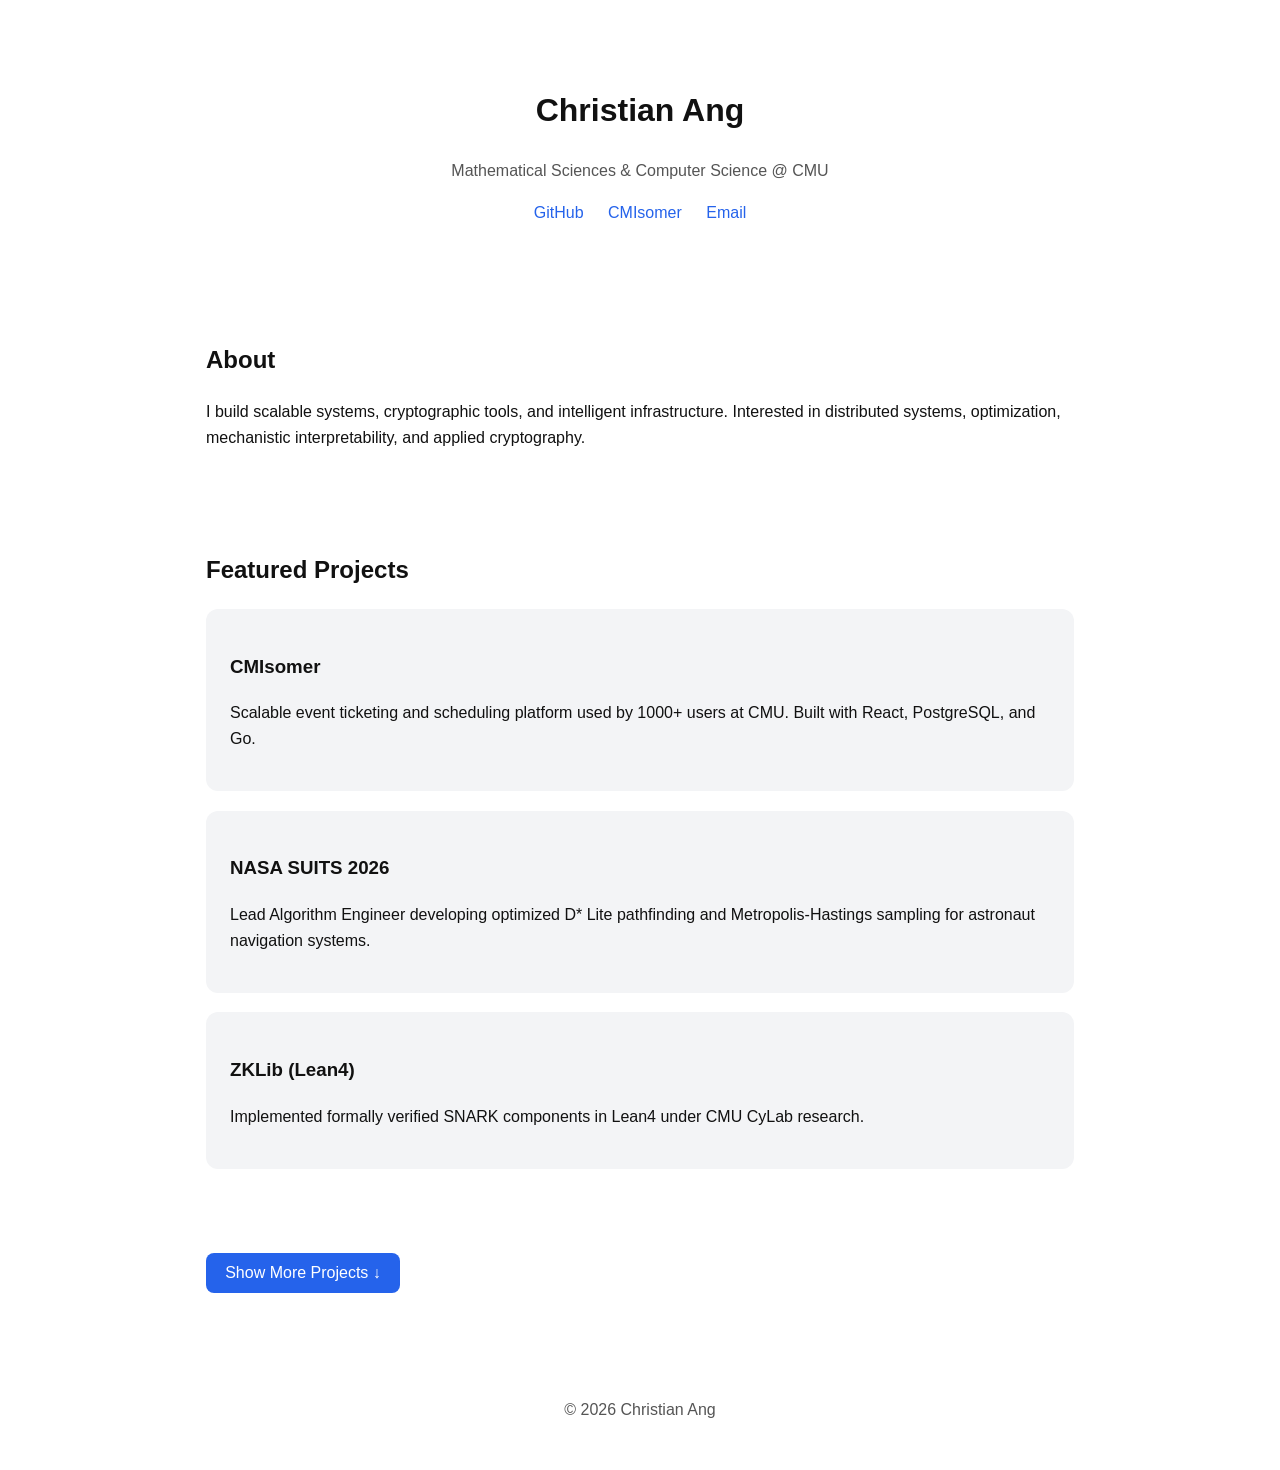
==== index.html @ 17e4f161 "website push" ====
<!DOCTYPE html>
<html lang="en">
<head>
  <meta charset="UTF-8" />
  <meta name="viewport" content="width=device-width, initial-scale=1.0" />
  <title>Christian Ang</title>
  <link rel="stylesheet" href="styles.css" />
</head>
<body>

  <header class="hero fade-in">
    <h1>Christian Ang</h1>
    <p class="subtitle">Mathematical Sciences & Computer Science @ CMU</p>
    <div class="links">
      <a href="https://github.com/porkboi" target="_blank">GitHub</a>
      <a href="https://cm-isomer.vercel.app/" target="_blank">CMIsomer</a>
      <a href="mailto:cang2@andrew.cmu.edu">Email</a>
    </div>
  </header>

  <section class="section fade-up">
    <h2>About</h2>
    <p>
      I build scalable systems, cryptographic tools, and intelligent infrastructure.
      Interested in distributed systems, optimization, mechanistic interpretability,
      and applied cryptography.
    </p>
  </section>

  <section class="section fade-up">
    <h2>Featured Projects</h2>

    <div class="project-card">
      <h3>CMIsomer</h3>
      <p>Scalable event ticketing and scheduling platform used by 1000+ users at CMU. Built with React, PostgreSQL, and Go.</p>
    </div>

    <div class="project-card">
      <h3>NASA SUITS 2026</h3>
      <p>Lead Algorithm Engineer developing optimized D* Lite pathfinding and Metropolis-Hastings sampling for astronaut navigation systems.</p>
    </div>

    <div class="project-card">
      <h3>ZKLib (Lean4)</h3>
      <p>Implemented formally verified SNARK components in Lean4 under CMU CyLab research.</p>
    </div>
  </section>

  <section class="section fade-up">
    <button id="toggleBtn" class="toggle-btn">Show More Projects ↓</button>

    <div id="moreProjects" class="hidden">
      <div class="project-card">
        <h3>eSIM UART Provisioning Tool</h3>
        <p>First UART provisioning tool for GSMA SGP.22/32 eSIM standards. Reverse engineered APDUs using Bus Pirate 5.</p>
      </div>

      <div class="project-card">
        <h3>Post-Quantum Crypto Optimizations</h3>
        <p>Implemented Kyber-256, Fujisaki-Okamoto transforms, and m-LLL algorithm using Givens rotations.</p>
      </div>

      <div class="project-card">
        <h3>Tahoe Embedding Model</h3>
        <p>Custom contrastive learning loss and MiniLMv2-derived embedding model beating government fine-tuned baselines.</p>
      </div>

      <div class="project-card">
        <h3>Mars Architecture Thesis</h3>
        <p>Mathematical modeling of efficient transport networks and modular housing layouts for Martian environments.</p>
      </div>
    </div>
  </section>

  <footer>
    <p>© 2026 Christian Ang</p>
  </footer>

  <script>
    const btn = document.getElementById("toggleBtn");
    const more = document.getElementById("moreProjects");

    btn.addEventListener("click", () => {
      more.classList.toggle("hidden");
      btn.textContent = more.classList.contains("hidden")
        ? "Show More Projects ↓"
        : "Show Less Projects ↑";
    });
  </script>

</body>
</html>
---- styles.css ----
:root {
  --bg: #ffffff;
  --text: #111111;
  --accent: #2563eb;
  --card: #f3f4f6;
  --muted: #555;
}

@media (prefers-color-scheme: dark) {
  :root {
    --bg: #0f172a;
    --text: #e2e8f0;
    --accent: #60a5fa;
    --card: #1e293b;
    --muted: #94a3b8;
  }
}

* {
  box-sizing: border-box;
}

body {
  margin: 0;
  font-family: -apple-system, BlinkMacSystemFont, sans-serif;
  background: var(--bg);
  color: var(--text);
  line-height: 1.6;
  transition: background 0.3s ease, color 0.3s ease;
}

.hero {
  text-align: center;
  padding: 4rem 1rem;
}

.subtitle {
  color: var(--muted);
}

.links a {
  margin: 0 10px;
  text-decoration: none;
  color: var(--accent);
  font-weight: 500;
}

.section {
  max-width: 900px;
  margin: auto;
  padding: 2rem 1rem;
}

.project-card {
  background: var(--card);
  padding: 1.5rem;
  border-radius: 12px;
  margin-bottom: 1.2rem;
  transition: transform 0.2s ease, box-shadow 0.2s ease;
}

.project-card:hover {
  transform: translateY(-4px);
  box-shadow: 0 8px 20px rgba(0,0,0,0.08);
}

.toggle-btn {
  padding: 0.7rem 1.2rem;
  border-radius: 8px;
  border: none;
  background: var(--accent);
  color: white;
  cursor: pointer;
  font-size: 1rem;
  margin-bottom: 1.5rem;
  transition: opacity 0.2s ease;
}

.toggle-btn:hover {
  opacity: 0.85;
}

.hidden {
  display: none;
}

/* Animations */
.fade-in {
  animation: fadeIn 1s ease forwards;
}

.fade-up {
  opacity: 0;
  transform: translateY(20px);
  animation: fadeUp 0.8s ease forwards;
}

.fade-up:nth-child(2) { animation-delay: 0.2s; }
.fade-up:nth-child(3) { animation-delay: 0.4s; }
.fade-up:nth-child(4) { animation-delay: 0.6s; }

@keyframes fadeIn {
  from { opacity: 0; }
  to { opacity: 1; }
}

@keyframes fadeUp {
  to {
    opacity: 1;
    transform: translateY(0);
  }
}

footer {
  text-align: center;
  padding: 2rem;
  color: var(--muted);
}
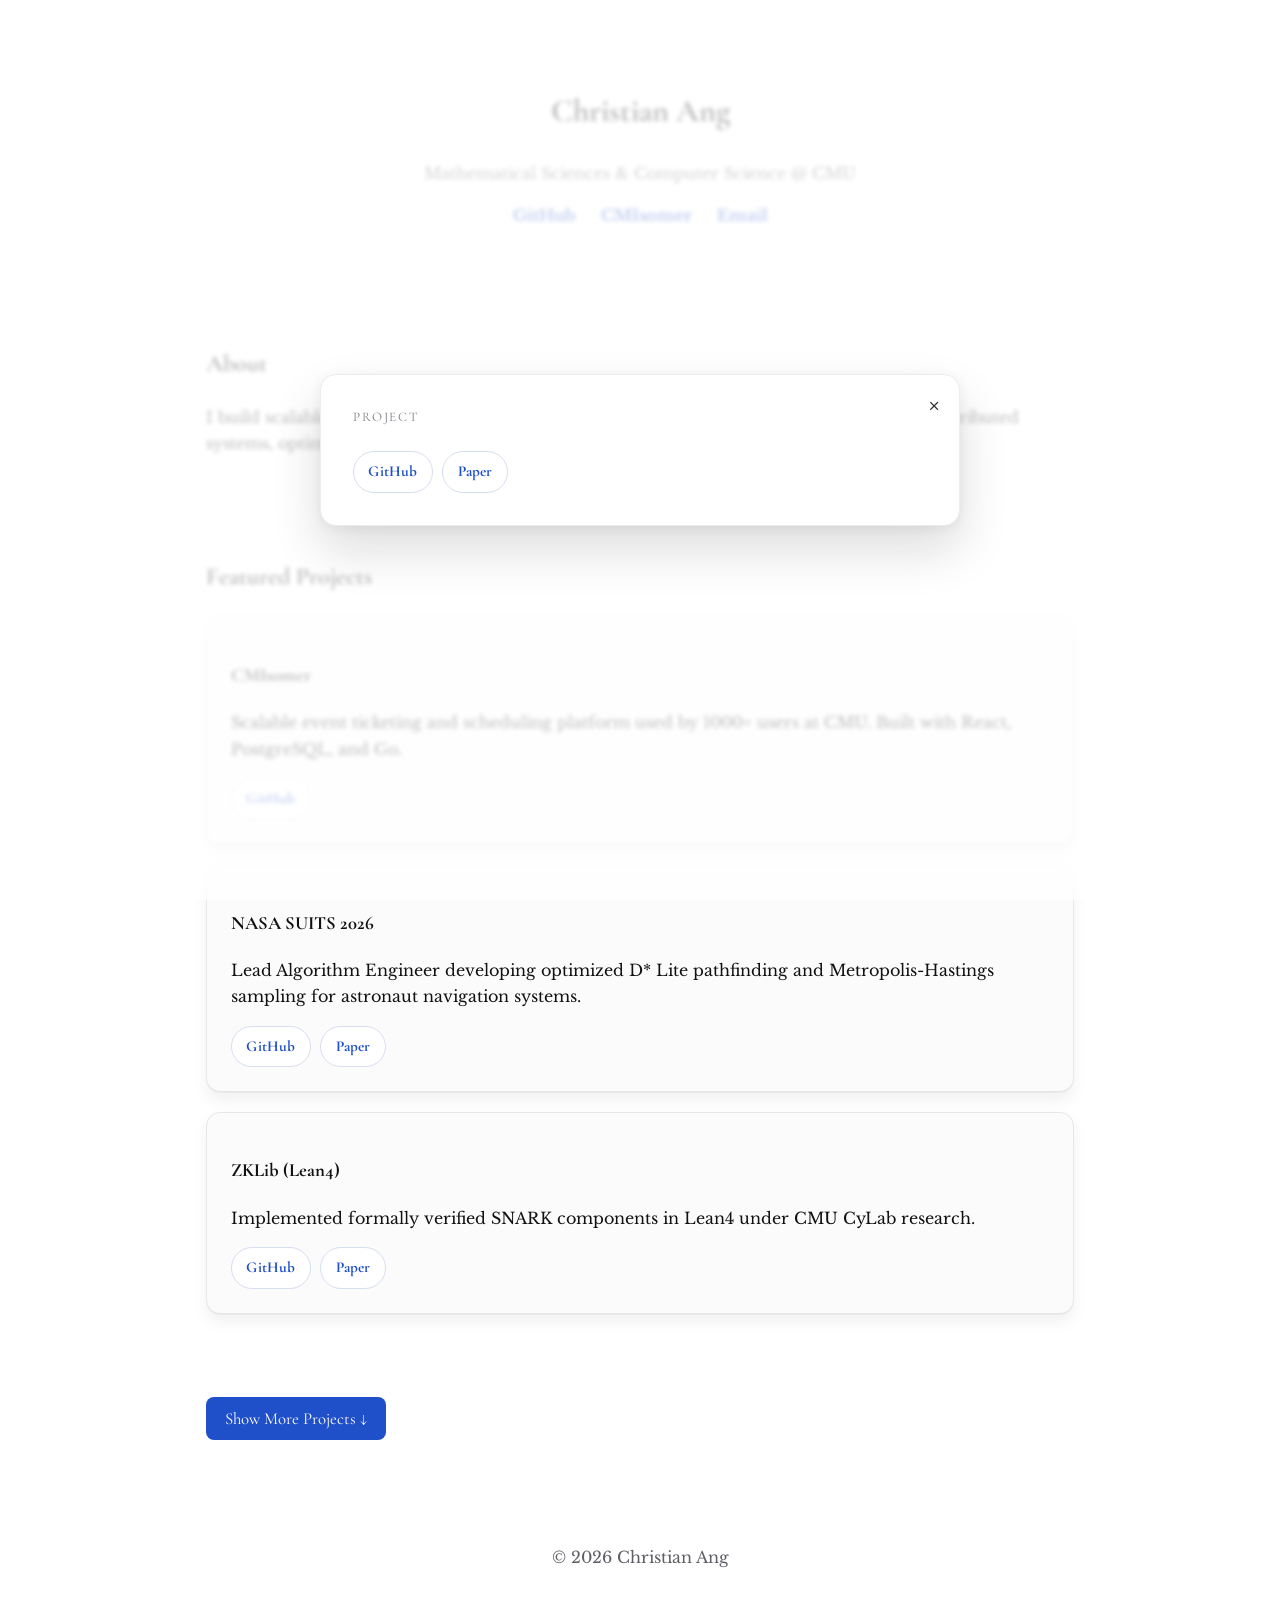
==== commit 8d6e80d2: "website push" ====
--- a/index.html
+++ b/index.html
@@ -12,8 +12,8 @@
     <h1>Christian Ang</h1>
     <p class="subtitle">Mathematical Sciences & Computer Science @ CMU</p>
     <div class="links">
-      <a href="https://github.com/porkboi" target="_blank">GitHub</a>
-      <a href="https://cm-isomer.vercel.app/" target="_blank">CMIsomer</a>
+      <a href="https://github.com/porkboi" target="_blank" rel="noreferrer">GitHub</a>
+      <a href="https://cm-isomer.vercel.app/" target="_blank" rel="noreferrer">CMIsomer</a>
       <a href="mailto:cang2@andrew.cmu.edu">Email</a>
     </div>
   </header>
@@ -30,47 +30,115 @@
   <section class="section fade-up">
     <h2>Featured Projects</h2>
 
-    <div class="project-card">
+    <article class="project-card" tabindex="0"
+      data-title="CMIsomer"
+      data-description="Scalable event ticketing and scheduling platform used by 1000+ users at CMU. Built with React, PostgreSQL, and Go."
+      data-github="https://github.com/porkboi/CMIsomer"
+      data-paper="#">
       <h3>CMIsomer</h3>
       <p>Scalable event ticketing and scheduling platform used by 1000+ users at CMU. Built with React, PostgreSQL, and Go.</p>
-    </div>
-
-    <div class="project-card">
+      <div class="project-actions">
+        <a href="https://github.com/porkboi/CMIsomer" target="_blank" rel="noreferrer" class="project-btn">GitHub</a>
+      </div>
+    </article>
+
+    <article class="project-card" tabindex="0"
+      data-title="NASA SUITS 2026"
+      data-description="Lead Algorithm Engineer developing optimized D* Lite pathfinding and Metropolis-Hastings sampling for astronaut navigation systems."
+      data-github="https://github.com/cmunasasuits"
+      data-paper="#">
       <h3>NASA SUITS 2026</h3>
       <p>Lead Algorithm Engineer developing optimized D* Lite pathfinding and Metropolis-Hastings sampling for astronaut navigation systems.</p>
-    </div>
-
-    <div class="project-card">
+      <div class="project-actions">
+        <a href="https://github.com/cmunasasuits" target="_blank" rel="noreferrer" class="project-btn">GitHub</a>
+        <a href="#" class="project-btn">Paper</a>
+      </div>
+    </article>
+
+    <article class="project-card" tabindex="0"
+      data-title="ZKLib (Lean4)"
+      data-description="Implemented formally verified SNARK components in Lean4 under CMU CyLab research."
+      data-github="https://github.com/porkboi"
+      data-paper="#">
       <h3>ZKLib (Lean4)</h3>
       <p>Implemented formally verified SNARK components in Lean4 under CMU CyLab research.</p>
+      <div class="project-actions">
+        <a href="https://github.com/porkboi" target="_blank" rel="noreferrer" class="project-btn">GitHub</a>
+        <a href="#" class="project-btn">Paper</a>
+      </div>
+    </article>
+  </section>
+
+  <section class="section fade-up">
+    <button id="toggleBtn" class="toggle-btn">Show More Projects ↓</button>
+
+    <div id="moreProjects" class="hidden">
+      <article class="project-card" tabindex="0"
+        data-title="eSIM UART Provisioning Tool"
+        data-description="First UART provisioning tool for GSMA SGP.22/32 eSIM standards. Reverse engineered APDUs using Bus Pirate 5."
+        data-github="https://github.com/porkboi"
+        data-paper="#">
+        <h3>eSIM UART Provisioning Tool</h3>
+        <p>First UART provisioning tool for GSMA SGP.22/32 eSIM standards. Reverse engineered APDUs using Bus Pirate 5.</p>
+        <div class="project-actions">
+          <a href="https://github.com/porkboi" target="_blank" rel="noreferrer" class="project-btn">GitHub</a>
+          <a href="#" class="project-btn">Paper</a>
+        </div>
+      </article>
+
+      <article class="project-card" tabindex="0"
+        data-title="Post-Quantum Crypto Optimizations"
+        data-description="Implemented Kyber-256, Fujisaki-Okamoto transforms, and m-LLL algorithm using Givens rotations."
+        data-github="https://github.com/porkboi"
+        data-paper="#">
+        <h3>Post-Quantum Crypto Optimizations</h3>
+        <p>Implemented Kyber-256, Fujisaki-Okamoto transforms, and m-LLL algorithm using Givens rotations.</p>
+        <div class="project-actions">
+          <a href="https://github.com/porkboi" target="_blank" rel="noreferrer" class="project-btn">GitHub</a>
+          <a href="#" class="project-btn">Paper</a>
+        </div>
+      </article>
+
+      <article class="project-card" tabindex="0"
+        data-title="Tahoe Embedding Model"
+        data-description="Custom contrastive learning loss and MiniLMv2-derived embedding model beating government fine-tuned baselines."
+        data-github="https://github.com/porkboi"
+        data-paper="#">
+        <h3>Tahoe Embedding Model</h3>
+        <p>Custom contrastive learning loss and MiniLMv2-derived embedding model beating government fine-tuned baselines.</p>
+        <div class="project-actions">
+          <a href="https://github.com/porkboi" target="_blank" rel="noreferrer" class="project-btn">GitHub</a>
+          <a href="#" class="project-btn">Paper</a>
+        </div>
+      </article>
+
+      <article class="project-card" tabindex="0"
+        data-title="Mars Architecture Thesis"
+        data-description="Mathematical modeling of efficient transport networks and modular housing layouts for Martian environments."
+        data-github="https://github.com/porkboi"
+        data-paper="#">
+        <h3>Mars Architecture Thesis</h3>
+        <p>Mathematical modeling of efficient transport networks and modular housing layouts for Martian environments.</p>
+        <div class="project-actions">
+          <a href="https://github.com/porkboi" target="_blank" rel="noreferrer" class="project-btn">GitHub</a>
+          <a href="#" class="project-btn">Paper</a>
+        </div>
+      </article>
     </div>
   </section>
 
-  <section class="section fade-up">
-    <button id="toggleBtn" class="toggle-btn">Show More Projects ↓</button>
-
-    <div id="moreProjects" class="hidden">
-      <div class="project-card">
-        <h3>eSIM UART Provisioning Tool</h3>
-        <p>First UART provisioning tool for GSMA SGP.22/32 eSIM standards. Reverse engineered APDUs using Bus Pirate 5.</p>
-      </div>
-
-      <div class="project-card">
-        <h3>Post-Quantum Crypto Optimizations</h3>
-        <p>Implemented Kyber-256, Fujisaki-Okamoto transforms, and m-LLL algorithm using Givens rotations.</p>
-      </div>
-
-      <div class="project-card">
-        <h3>Tahoe Embedding Model</h3>
-        <p>Custom contrastive learning loss and MiniLMv2-derived embedding model beating government fine-tuned baselines.</p>
-      </div>
-
-      <div class="project-card">
-        <h3>Mars Architecture Thesis</h3>
-        <p>Mathematical modeling of efficient transport networks and modular housing layouts for Martian environments.</p>
+  <div id="projectLightbox" class="lightbox hidden" aria-hidden="true" role="dialog" aria-modal="true">
+    <div class="lightbox-card">
+      <button id="closeLightbox" class="lightbox-close" aria-label="Close project details">×</button>
+      <p class="lightbox-label">Project</p>
+      <h3 id="lightboxTitle"></h3>
+      <p id="lightboxDescription"></p>
+      <div class="project-actions lightbox-actions">
+        <a id="lightboxGithub" href="#" target="_blank" rel="noreferrer" class="project-btn">GitHub</a>
+        <a id="lightboxPaper" href="#" target="_blank" rel="noreferrer" class="project-btn">Paper</a>
       </div>
     </div>
-  </section>
+  </div>
 
   <footer>
     <p>© 2026 Christian Ang</p>
@@ -79,6 +147,13 @@
   <script>
     const btn = document.getElementById("toggleBtn");
     const more = document.getElementById("moreProjects");
+    const cards = document.querySelectorAll(".project-card");
+    const lightbox = document.getElementById("projectLightbox");
+    const closeLightboxBtn = document.getElementById("closeLightbox");
+    const lightboxTitle = document.getElementById("lightboxTitle");
+    const lightboxDescription = document.getElementById("lightboxDescription");
+    const lightboxGithub = document.getElementById("lightboxGithub");
+    const lightboxPaper = document.getElementById("lightboxPaper");
 
     btn.addEventListener("click", () => {
       more.classList.toggle("hidden");
@@ -86,7 +161,56 @@
         ? "Show More Projects ↓"
         : "Show Less Projects ↑";
     });
+
+    function openLightbox(card) {
+      lightboxTitle.textContent = card.dataset.title;
+      lightboxDescription.textContent = card.dataset.description;
+      lightboxGithub.href = card.dataset.github || "#";
+      lightboxPaper.href = card.dataset.paper || "#";
+      lightbox.classList.remove("hidden");
+      document.body.classList.add("no-scroll");
+      lightbox.setAttribute("aria-hidden", "false");
+    }
+
+    function closeLightbox() {
+      lightbox.classList.add("hidden");
+      document.body.classList.remove("no-scroll");
+      lightbox.setAttribute("aria-hidden", "true");
+    }
+
+    cards.forEach((card) => {
+      card.addEventListener("click", () => openLightbox(card));
+      card.addEventListener("keydown", (event) => {
+        if (event.key === "Enter" || event.key === " ") {
+          event.preventDefault();
+          openLightbox(card);
+        }
+      });
+    });
+
+    document.querySelectorAll(".project-actions a").forEach((link) => {
+      link.addEventListener("click", (event) => {
+        event.stopPropagation();
+        if (link.getAttribute("href") === "#") {
+          event.preventDefault();
+        }
+      });
+    });
+
+    closeLightboxBtn.addEventListener("click", closeLightbox);
+
+    lightbox.addEventListener("click", (event) => {
+      if (event.target === lightbox) {
+        closeLightbox();
+      }
+    });
+
+    document.addEventListener("keydown", (event) => {
+      if (event.key === "Escape" && !lightbox.classList.contains("hidden")) {
+        closeLightbox();
+      }
+    });
   </script>
 
 </body>
-</html>+</html>
--- a/styles.css
+++ b/styles.css
@@ -1,19 +1,14 @@
+@import url("https://fonts.googleapis.com/css2?family=Cormorant+Garamond:wght@500;600;700&family=Libre+Baskerville:wght@400;700&display=swap");
+
 :root {
   --bg: #ffffff;
   --text: #111111;
-  --accent: #2563eb;
-  --card: #f3f4f6;
-  --muted: #555;
-}
-
-@media (prefers-color-scheme: dark) {
-  :root {
-    --bg: #0f172a;
-    --text: #e2e8f0;
-    --accent: #60a5fa;
-    --card: #1e293b;
-    --muted: #94a3b8;
-  }
+  --accent: #1f4fc9;
+  --card: #fbfbfc;
+  --muted: #5f5f66;
+  --line: #e5e7eb;
+  --shadow-soft: 0 18px 38px rgba(17, 17, 17, 0.08);
+  --shadow-crisp: 0 1px 0 rgba(17, 17, 17, 0.04), 0 8px 16px rgba(17, 17, 17, 0.06);
 }
 
 * {
@@ -22,11 +17,24 @@
 
 body {
   margin: 0;
-  font-family: -apple-system, BlinkMacSystemFont, sans-serif;
+  font-family: "Libre Baskerville", Georgia, serif;
   background: var(--bg);
   color: var(--text);
-  line-height: 1.6;
-  transition: background 0.3s ease, color 0.3s ease;
+  line-height: 1.65;
+}
+
+body.no-scroll {
+  overflow: hidden;
+}
+
+h1,
+h2,
+h3,
+.toggle-btn,
+.project-btn,
+.lightbox-label,
+.lightbox-close {
+  font-family: "Cormorant Garamond", "Times New Roman", serif;
 }
 
 .hero {
@@ -42,7 +50,7 @@
   margin: 0 10px;
   text-decoration: none;
   color: var(--accent);
-  font-weight: 500;
+  font-weight: 700;
 }
 
 .section {
@@ -54,14 +62,42 @@
 .project-card {
   background: var(--card);
   padding: 1.5rem;
-  border-radius: 12px;
+  border-radius: 14px;
   margin-bottom: 1.2rem;
+  border: 1px solid var(--line);
+  cursor: pointer;
   transition: transform 0.2s ease, box-shadow 0.2s ease;
-}
-
-.project-card:hover {
+  box-shadow: var(--shadow-crisp);
+}
+
+.project-card:hover,
+.project-card:focus-visible {
   transform: translateY(-4px);
-  box-shadow: 0 8px 20px rgba(0,0,0,0.08);
+  box-shadow: var(--shadow-soft);
+  outline: none;
+}
+
+.project-actions {
+  display: flex;
+  gap: 0.6rem;
+  margin-top: 1rem;
+}
+
+.project-btn {
+  display: inline-block;
+  padding: 0.45rem 0.9rem;
+  border: 1px solid #d7deef;
+  border-radius: 999px;
+  text-decoration: none;
+  color: var(--accent);
+  background: #ffffff;
+  font-size: 0.95rem;
+  letter-spacing: 0.01em;
+  font-weight: 700;
+}
+
+.project-btn:hover {
+  box-shadow: 0 5px 14px rgba(31, 79, 201, 0.16);
 }
 
 .toggle-btn {
@@ -71,17 +107,73 @@
   background: var(--accent);
   color: white;
   cursor: pointer;
-  font-size: 1rem;
+  font-size: 1.05rem;
   margin-bottom: 1.5rem;
   transition: opacity 0.2s ease;
 }
 
 .toggle-btn:hover {
-  opacity: 0.85;
+  opacity: 0.9;
 }
 
 .hidden {
   display: none;
+}
+
+.lightbox {
+  position: fixed;
+  inset: 0;
+  background: rgba(255, 255, 255, 0.72);
+  backdrop-filter: blur(2px);
+  display: grid;
+  place-items: center;
+  padding: 1rem;
+  z-index: 30;
+}
+
+.lightbox-card {
+  width: min(640px, 100%);
+  background: #ffffff;
+  border-radius: 16px;
+  padding: 2rem;
+  border: 1px solid #ececec;
+  box-shadow: 0 24px 50px rgba(17, 17, 17, 0.14), 0 3px 12px rgba(17, 17, 17, 0.06);
+  position: relative;
+}
+
+.lightbox-close {
+  position: absolute;
+  top: 0.6rem;
+  right: 0.8rem;
+  border: none;
+  background: transparent;
+  font-size: 2rem;
+  line-height: 1;
+  cursor: pointer;
+  color: #303030;
+}
+
+.lightbox-label {
+  margin: 0;
+  text-transform: uppercase;
+  font-size: 0.82rem;
+  letter-spacing: 0.14em;
+  color: #7b7b84;
+}
+
+#lightboxTitle {
+  margin: 0.4rem 0 1rem;
+  font-size: clamp(1.8rem, 5vw, 2.4rem);
+  line-height: 1.1;
+}
+
+#lightboxDescription {
+  margin: 0;
+  color: #2f2f36;
+}
+
+.lightbox-actions {
+  margin-top: 1.4rem;
 }
 
 /* Animations */
@@ -115,4 +207,4 @@
   text-align: center;
   padding: 2rem;
   color: var(--muted);
-}+}
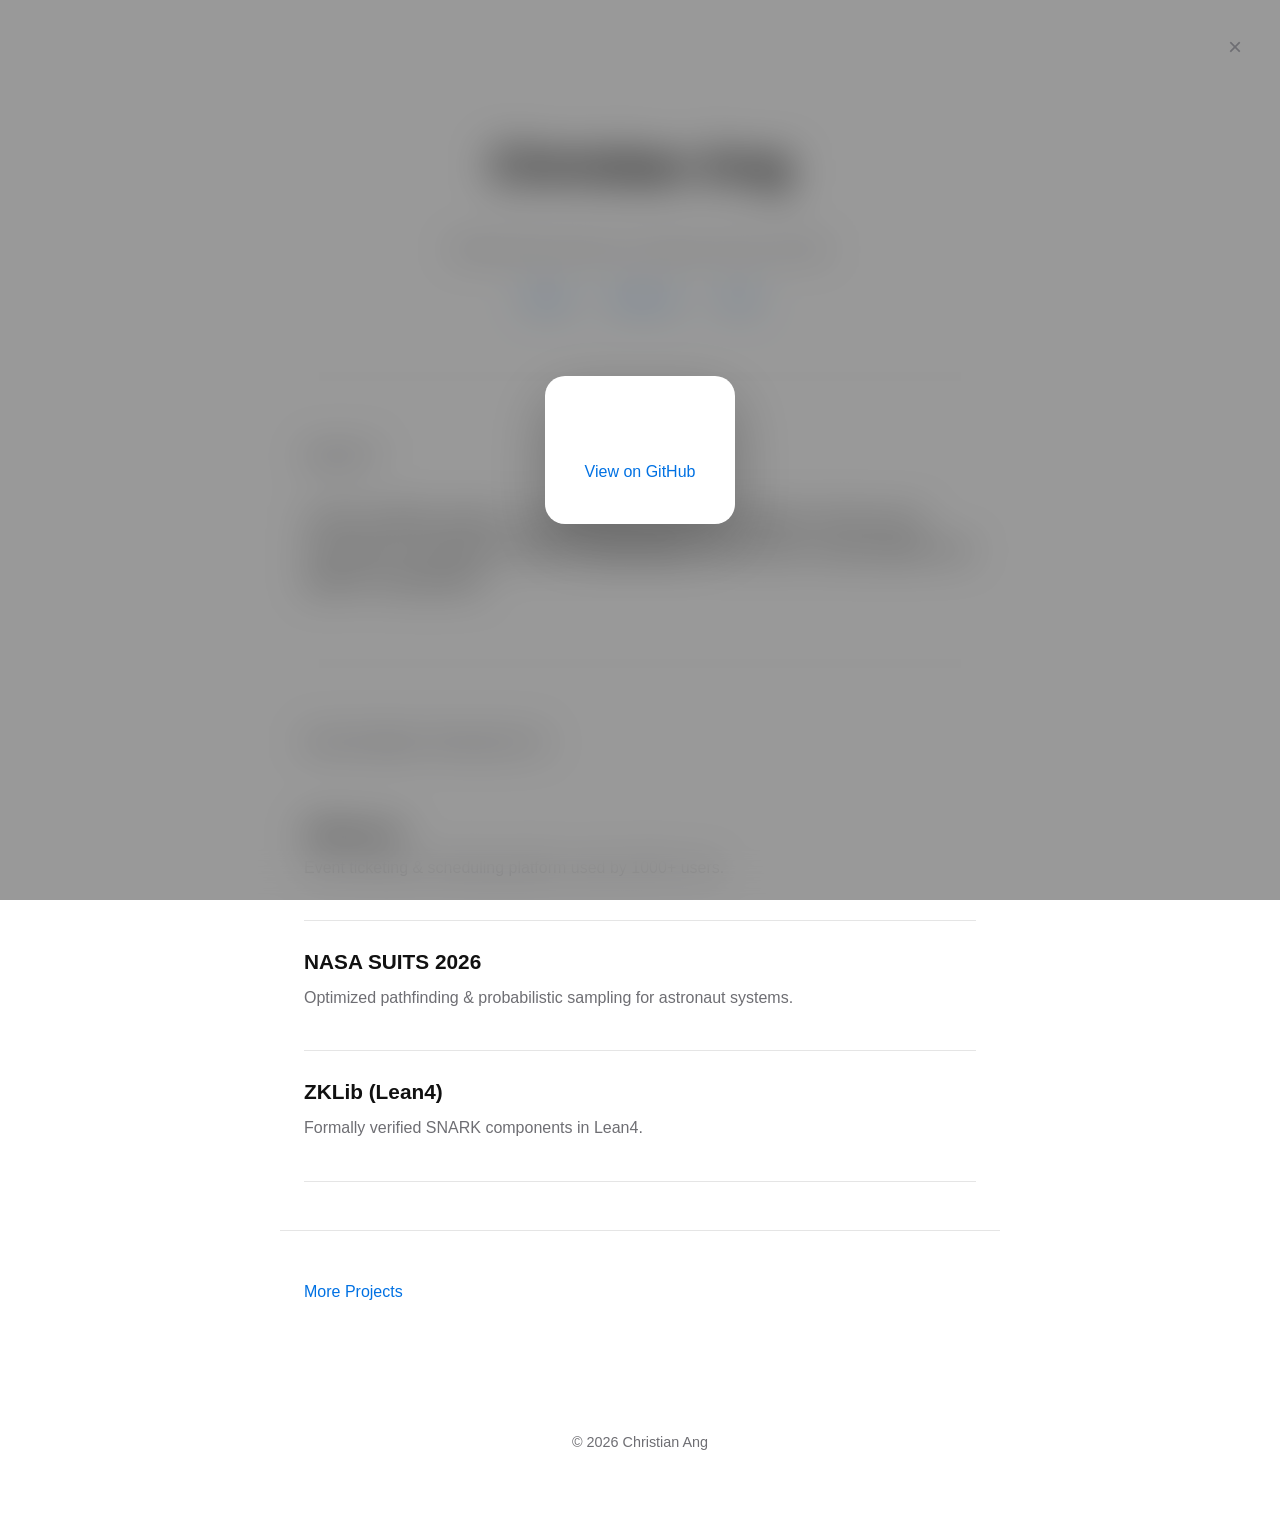
==== commit e5cd826c: "website push" ====
--- a/index.html
+++ b/index.html
@@ -8,7 +8,7 @@
 </head>
 <body>
 
-  <header class="hero fade-in">
+  <header class="hero">
     <h1>Christian Ang</h1>
     <p class="subtitle">Mathematical Sciences & Computer Science @ CMU</p>
     <div class="links">
@@ -18,125 +18,92 @@
     </div>
   </header>
 
-  <section class="section fade-up">
-    <h2>About</h2>
-    <p>
-      I build scalable systems, cryptographic tools, and intelligent infrastructure.
-      Interested in distributed systems, optimization, mechanistic interpretability,
-      and applied cryptography.
-    </p>
-  </section>
+  <main>
 
-  <section class="section fade-up">
-    <h2>Featured Projects</h2>
+    <section class="section">
+      <h2>About</h2>
+      <p class="about-text">
+        I build scalable systems, cryptographic tools, and intelligent infrastructure.
+        Interested in distributed systems, optimization, mechanistic interpretability,
+        and applied cryptography.
+      </p>
+    </section>
 
-    <article class="project-card" tabindex="0"
-      data-title="CMIsomer"
-      data-description="Scalable event ticketing and scheduling platform used by 1000+ users at CMU. Built with React, PostgreSQL, and Go."
-      data-github="https://github.com/porkboi/CMIsomer"
-      data-paper="#">
-      <h3>CMIsomer</h3>
-      <p>Scalable event ticketing and scheduling platform used by 1000+ users at CMU. Built with React, PostgreSQL, and Go.</p>
-      <div class="project-actions">
-        <a href="https://github.com/porkboi/CMIsomer" target="_blank" rel="noreferrer" class="project-btn">GitHub</a>
-      </div>
-    </article>
+    <section class="section">
+      <h2>Featured Projects</h2>
 
-    <article class="project-card" tabindex="0"
-      data-title="NASA SUITS 2026"
-      data-description="Lead Algorithm Engineer developing optimized D* Lite pathfinding and Metropolis-Hastings sampling for astronaut navigation systems."
-      data-github="https://github.com/cmunasasuits"
-      data-paper="#">
-      <h3>NASA SUITS 2026</h3>
-      <p>Lead Algorithm Engineer developing optimized D* Lite pathfinding and Metropolis-Hastings sampling for astronaut navigation systems.</p>
-      <div class="project-actions">
-        <a href="https://github.com/cmunasasuits" target="_blank" rel="noreferrer" class="project-btn">GitHub</a>
-        <a href="#" class="project-btn">Paper</a>
-      </div>
-    </article>
-
-    <article class="project-card" tabindex="0"
-      data-title="ZKLib (Lean4)"
-      data-description="Implemented formally verified SNARK components in Lean4 under CMU CyLab research."
-      data-github="https://github.com/porkboi"
-      data-paper="#">
-      <h3>ZKLib (Lean4)</h3>
-      <p>Implemented formally verified SNARK components in Lean4 under CMU CyLab research.</p>
-      <div class="project-actions">
-        <a href="https://github.com/porkboi" target="_blank" rel="noreferrer" class="project-btn">GitHub</a>
-        <a href="#" class="project-btn">Paper</a>
-      </div>
-    </article>
-  </section>
-
-  <section class="section fade-up">
-    <button id="toggleBtn" class="toggle-btn">Show More Projects ↓</button>
-
-    <div id="moreProjects" class="hidden">
-      <article class="project-card" tabindex="0"
-        data-title="eSIM UART Provisioning Tool"
-        data-description="First UART provisioning tool for GSMA SGP.22/32 eSIM standards. Reverse engineered APDUs using Bus Pirate 5."
-        data-github="https://github.com/porkboi"
-        data-paper="#">
-        <h3>eSIM UART Provisioning Tool</h3>
-        <p>First UART provisioning tool for GSMA SGP.22/32 eSIM standards. Reverse engineered APDUs using Bus Pirate 5.</p>
-        <div class="project-actions">
-          <a href="https://github.com/porkboi" target="_blank" rel="noreferrer" class="project-btn">GitHub</a>
-          <a href="#" class="project-btn">Paper</a>
-        </div>
+      <article class="project" tabindex="0"
+        data-title="CMIsomer"
+        data-description="Scalable event ticketing and scheduling platform used by 1000+ users at CMU. Built with React, PostgreSQL, and Go."
+        data-github="https://github.com/porkboi/CMIsomer">
+        <h3>CMIsomer</h3>
+        <p>Event ticketing & scheduling platform used by 1000+ users.</p>
       </article>
 
-      <article class="project-card" tabindex="0"
-        data-title="Post-Quantum Crypto Optimizations"
-        data-description="Implemented Kyber-256, Fujisaki-Okamoto transforms, and m-LLL algorithm using Givens rotations."
-        data-github="https://github.com/porkboi"
-        data-paper="#">
-        <h3>Post-Quantum Crypto Optimizations</h3>
-        <p>Implemented Kyber-256, Fujisaki-Okamoto transforms, and m-LLL algorithm using Givens rotations.</p>
-        <div class="project-actions">
-          <a href="https://github.com/porkboi" target="_blank" rel="noreferrer" class="project-btn">GitHub</a>
-          <a href="#" class="project-btn">Paper</a>
-        </div>
+      <article class="project" tabindex="0"
+        data-title="NASA SUITS 2026"
+        data-description="Lead Algorithm Engineer developing optimized D* Lite pathfinding and Metropolis-Hastings sampling for astronaut navigation systems."
+        data-github="https://github.com/cmunasasuits">
+        <h3>NASA SUITS 2026</h3>
+        <p>Optimized pathfinding & probabilistic sampling for astronaut systems.</p>
       </article>
 
-      <article class="project-card" tabindex="0"
-        data-title="Tahoe Embedding Model"
-        data-description="Custom contrastive learning loss and MiniLMv2-derived embedding model beating government fine-tuned baselines."
-        data-github="https://github.com/porkboi"
-        data-paper="#">
-        <h3>Tahoe Embedding Model</h3>
-        <p>Custom contrastive learning loss and MiniLMv2-derived embedding model beating government fine-tuned baselines.</p>
-        <div class="project-actions">
-          <a href="https://github.com/porkboi" target="_blank" rel="noreferrer" class="project-btn">GitHub</a>
-          <a href="#" class="project-btn">Paper</a>
-        </div>
+      <article class="project" tabindex="0"
+        data-title="ZKLib (Lean4)"
+        data-description="Implemented formally verified SNARK components in Lean4 under CMU CyLab research."
+        data-github="https://github.com/porkboi">
+        <h3>ZKLib (Lean4)</h3>
+        <p>Formally verified SNARK components in Lean4.</p>
       </article>
+    </section>
 
-      <article class="project-card" tabindex="0"
-        data-title="Mars Architecture Thesis"
-        data-description="Mathematical modeling of efficient transport networks and modular housing layouts for Martian environments."
-        data-github="https://github.com/porkboi"
-        data-paper="#">
-        <h3>Mars Architecture Thesis</h3>
-        <p>Mathematical modeling of efficient transport networks and modular housing layouts for Martian environments.</p>
-        <div class="project-actions">
-          <a href="https://github.com/porkboi" target="_blank" rel="noreferrer" class="project-btn">GitHub</a>
-          <a href="#" class="project-btn">Paper</a>
-        </div>
-      </article>
-    </div>
-  </section>
+    <section class="section">
+      <button id="toggleBtn" class="toggle">More Projects</button>
 
-  <div id="projectLightbox" class="lightbox hidden" aria-hidden="true" role="dialog" aria-modal="true">
-    <div class="lightbox-card">
-      <button id="closeLightbox" class="lightbox-close" aria-label="Close project details">×</button>
-      <p class="lightbox-label">Project</p>
+      <div id="moreProjects" class="hidden">
+        <article class="project" tabindex="0"
+          data-title="eSIM UART Provisioning Tool"
+          data-description="First UART provisioning tool for GSMA SGP.22/32 eSIM standards. Reverse engineered APDUs using Bus Pirate 5."
+          data-github="https://github.com/porkboi">
+          <h3>eSIM UART Provisioning Tool</h3>
+          <p>Reverse engineered APDUs & built provisioning tool.</p>
+        </article>
+
+        <article class="project" tabindex="0"
+          data-title="Post-Quantum Crypto"
+          data-description="Implemented Kyber-256, Fujisaki-Okamoto transforms, and m-LLL algorithm using Givens rotations."
+          data-github="https://github.com/porkboi">
+          <h3>Post-Quantum Crypto</h3>
+          <p>Kyber-256 & lattice algorithm implementations.</p>
+        </article>
+
+        <article class="project" tabindex="0"
+          data-title="Tahoe Embedding Model"
+          data-description="Custom contrastive learning loss and MiniLMv2-derived embedding model beating government baselines."
+          data-github="https://github.com/porkboi">
+          <h3>Tahoe Embedding Model</h3>
+          <p>Custom contrastive embedding model.</p>
+        </article>
+
+        <article class="project" tabindex="0"
+          data-title="Mars Architecture Thesis"
+          data-description="Mathematical modeling of efficient transport networks and modular housing layouts for Martian environments."
+          data-github="https://github.com/porkboi">
+          <h3>Mars Architecture</h3>
+          <p>Efficient transport network modeling for Mars.</p>
+        </article>
+      </div>
+    </section>
+
+  </main>
+
+  <!-- Lightbox -->
+  <div id="lightbox" class="lightbox hidden">
+    <div class="lightbox-content">
+      <button id="closeLightbox" class="close">×</button>
       <h3 id="lightboxTitle"></h3>
       <p id="lightboxDescription"></p>
-      <div class="project-actions lightbox-actions">
-        <a id="lightboxGithub" href="#" target="_blank" rel="noreferrer" class="project-btn">GitHub</a>
-        <a id="lightboxPaper" href="#" target="_blank" rel="noreferrer" class="project-btn">Paper</a>
-      </div>
+      <a id="lightboxGithub" class="lightbox-link" target="_blank">View on GitHub</a>
     </div>
   </div>
 
@@ -145,72 +112,44 @@
   </footer>
 
   <script>
-    const btn = document.getElementById("toggleBtn");
+    const toggleBtn = document.getElementById("toggleBtn");
     const more = document.getElementById("moreProjects");
-    const cards = document.querySelectorAll(".project-card");
-    const lightbox = document.getElementById("projectLightbox");
-    const closeLightboxBtn = document.getElementById("closeLightbox");
-    const lightboxTitle = document.getElementById("lightboxTitle");
-    const lightboxDescription = document.getElementById("lightboxDescription");
-    const lightboxGithub = document.getElementById("lightboxGithub");
-    const lightboxPaper = document.getElementById("lightboxPaper");
+    const cards = document.querySelectorAll(".project");
+    const lightbox = document.getElementById("lightbox");
+    const closeBtn = document.getElementById("closeLightbox");
+    const title = document.getElementById("lightboxTitle");
+    const desc = document.getElementById("lightboxDescription");
+    const github = document.getElementById("lightboxGithub");
 
-    btn.addEventListener("click", () => {
+    toggleBtn.addEventListener("click", () => {
       more.classList.toggle("hidden");
-      btn.textContent = more.classList.contains("hidden")
-        ? "Show More Projects ↓"
-        : "Show Less Projects ↑";
+      toggleBtn.textContent = more.classList.contains("hidden")
+        ? "More Projects"
+        : "Less Projects";
     });
 
-    function openLightbox(card) {
-      lightboxTitle.textContent = card.dataset.title;
-      lightboxDescription.textContent = card.dataset.description;
-      lightboxGithub.href = card.dataset.github || "#";
-      lightboxPaper.href = card.dataset.paper || "#";
-      lightbox.classList.remove("hidden");
-      document.body.classList.add("no-scroll");
-      lightbox.setAttribute("aria-hidden", "false");
-    }
-
-    function closeLightbox() {
-      lightbox.classList.add("hidden");
-      document.body.classList.remove("no-scroll");
-      lightbox.setAttribute("aria-hidden", "true");
-    }
-
-    cards.forEach((card) => {
-      card.addEventListener("click", () => openLightbox(card));
-      card.addEventListener("keydown", (event) => {
-        if (event.key === "Enter" || event.key === " ") {
-          event.preventDefault();
-          openLightbox(card);
-        }
+    cards.forEach(card => {
+      card.addEventListener("click", () => {
+        title.textContent = card.dataset.title;
+        desc.textContent = card.dataset.description;
+        github.href = card.dataset.github;
+        lightbox.classList.remove("hidden");
+        document.body.classList.add("no-scroll");
       });
     });
 
-    document.querySelectorAll(".project-actions a").forEach((link) => {
-      link.addEventListener("click", (event) => {
-        event.stopPropagation();
-        if (link.getAttribute("href") === "#") {
-          event.preventDefault();
-        }
-      });
+    closeBtn.addEventListener("click", () => {
+      lightbox.classList.add("hidden");
+      document.body.classList.remove("no-scroll");
     });
 
-    closeLightboxBtn.addEventListener("click", closeLightbox);
-
-    lightbox.addEventListener("click", (event) => {
-      if (event.target === lightbox) {
-        closeLightbox();
-      }
-    });
-
-    document.addEventListener("keydown", (event) => {
-      if (event.key === "Escape" && !lightbox.classList.contains("hidden")) {
-        closeLightbox();
+    lightbox.addEventListener("click", e => {
+      if (e.target === lightbox) {
+        lightbox.classList.add("hidden");
+        document.body.classList.remove("no-scroll");
       }
     });
   </script>
 
 </body>
-</html>
+</html>
--- a/styles.css
+++ b/styles.css
@@ -1,14 +1,19 @@
-@import url("https://fonts.googleapis.com/css2?family=Cormorant+Garamond:wght@500;600;700&family=Libre+Baskerville:wght@400;700&display=swap");
-
 :root {
   --bg: #ffffff;
   --text: #111111;
-  --accent: #1f4fc9;
-  --card: #fbfbfc;
-  --muted: #5f5f66;
-  --line: #e5e7eb;
-  --shadow-soft: 0 18px 38px rgba(17, 17, 17, 0.08);
-  --shadow-crisp: 0 1px 0 rgba(17, 17, 17, 0.04), 0 8px 16px rgba(17, 17, 17, 0.06);
+  --muted: #6e6e73;
+  --border: #e5e5e5;
+  --accent: #0071e3;
+}
+
+@media (prefers-color-scheme: dark) {
+  :root {
+    --bg: #000000;
+    --text: #f5f5f7;
+    --muted: #86868b;
+    --border: #1d1d1f;
+    --accent: #2997ff;
+  }
 }
 
 * {
@@ -17,103 +22,89 @@
 
 body {
   margin: 0;
-  font-family: "Libre Baskerville", Georgia, serif;
   background: var(--bg);
   color: var(--text);
-  line-height: 1.65;
-}
-
-body.no-scroll {
-  overflow: hidden;
-}
-
-h1,
-h2,
-h3,
-.toggle-btn,
-.project-btn,
-.lightbox-label,
-.lightbox-close {
-  font-family: "Cormorant Garamond", "Times New Roman", serif;
+  font-family: -apple-system, BlinkMacSystemFont, "SF Pro Display",
+    "Helvetica Neue", sans-serif;
+  line-height: 1.6;
+  transition: background 0.4s ease, color 0.4s ease;
 }
 
 .hero {
   text-align: center;
-  padding: 4rem 1rem;
+  padding: 6rem 1.5rem 4rem;
+}
+
+.hero h1 {
+  font-size: 3rem;
+  font-weight: 600;
+  letter-spacing: -0.02em;
 }
 
 .subtitle {
   color: var(--muted);
+  margin-top: 0.5rem;
+}
+
+.links {
+  margin-top: 1.5rem;
 }
 
 .links a {
-  margin: 0 10px;
+  margin: 0 1rem;
   text-decoration: none;
   color: var(--accent);
-  font-weight: 700;
+  font-weight: 500;
 }
 
 .section {
-  max-width: 900px;
-  margin: auto;
-  padding: 2rem 1rem;
+  max-width: 720px;
+  margin: 0 auto;
+  padding: 3rem 1.5rem;
+  border-top: 1px solid var(--border);
 }
 
-.project-card {
-  background: var(--card);
-  padding: 1.5rem;
-  border-radius: 14px;
-  margin-bottom: 1.2rem;
-  border: 1px solid var(--line);
-  cursor: pointer;
-  transition: transform 0.2s ease, box-shadow 0.2s ease;
-  box-shadow: var(--shadow-crisp);
+.section h2 {
+  font-size: 1.2rem;
+  text-transform: uppercase;
+  letter-spacing: 0.1em;
+  color: var(--muted);
+  margin-bottom: 2rem;
 }
 
-.project-card:hover,
-.project-card:focus-visible {
-  transform: translateY(-4px);
-  box-shadow: var(--shadow-soft);
-  outline: none;
+.about-text {
+  font-size: 1.2rem;
+  font-weight: 400;
 }
 
-.project-actions {
-  display: flex;
-  gap: 0.6rem;
-  margin-top: 1rem;
+.project {
+  padding: 1.5rem 0;
+  border-bottom: 1px solid var(--border);
+  cursor: pointer;
+  transition: opacity 0.25s ease;
 }
 
-.project-btn {
-  display: inline-block;
-  padding: 0.45rem 0.9rem;
-  border: 1px solid #d7deef;
-  border-radius: 999px;
-  text-decoration: none;
-  color: var(--accent);
-  background: #ffffff;
-  font-size: 0.95rem;
-  letter-spacing: 0.01em;
-  font-weight: 700;
+.project:hover {
+  opacity: 0.6;
 }
 
-.project-btn:hover {
-  box-shadow: 0 5px 14px rgba(31, 79, 201, 0.16);
+.project h3 {
+  font-size: 1.3rem;
+  margin: 0;
 }
 
-.toggle-btn {
-  padding: 0.7rem 1.2rem;
-  border-radius: 8px;
-  border: none;
-  background: var(--accent);
-  color: white;
-  cursor: pointer;
-  font-size: 1.05rem;
-  margin-bottom: 1.5rem;
-  transition: opacity 0.2s ease;
+.project p {
+  margin-top: 0.4rem;
+  color: var(--muted);
 }
 
-.toggle-btn:hover {
-  opacity: 0.9;
+.toggle {
+  background: none;
+  border: none;
+  font-size: 1rem;
+  color: var(--accent);
+  cursor: pointer;
+  padding: 0;
 }
 
 .hidden {
@@ -123,88 +114,52 @@
 .lightbox {
   position: fixed;
   inset: 0;
-  background: rgba(255, 255, 255, 0.72);
-  backdrop-filter: blur(2px);
-  display: grid;
-  place-items: center;
-  padding: 1rem;
-  z-index: 30;
+  backdrop-filter: blur(20px);
+  background: rgba(0,0,0,0.4);
+  display: flex;
+  align-items: center;
+  justify-content: center;
+  padding: 2rem;
 }
 
-.lightbox-card {
-  width: min(640px, 100%);
-  background: #ffffff;
-  border-radius: 16px;
-  padding: 2rem;
-  border: 1px solid #ececec;
-  box-shadow: 0 24px 50px rgba(17, 17, 17, 0.14), 0 3px 12px rgba(17, 17, 17, 0.06);
-  position: relative;
+.lightbox-content {
+  background: var(--bg);
+  padding: 2.5rem;
+  max-width: 500px;
+  border-radius: 20px;
+  box-shadow: 0 20px 60px rgba(0,0,0,0.25);
 }
 
-.lightbox-close {
-  position: absolute;
-  top: 0.6rem;
-  right: 0.8rem;
-  border: none;
-  background: transparent;
-  font-size: 2rem;
-  line-height: 1;
-  cursor: pointer;
-  color: #303030;
+.lightbox-content h3 {
+  margin-top: 0;
 }
 
-.lightbox-label {
-  margin: 0;
-  text-transform: uppercase;
-  font-size: 0.82rem;
-  letter-spacing: 0.14em;
-  color: #7b7b84;
+.lightbox-link {
+  display: inline-block;
+  margin-top: 1.5rem;
+  color: var(--accent);
+  text-decoration: none;
+  font-weight: 500;
 }
 
-#lightboxTitle {
-  margin: 0.4rem 0 1rem;
-  font-size: clamp(1.8rem, 5vw, 2.4rem);
-  line-height: 1.1;
-}
-
-#lightboxDescription {
-  margin: 0;
-  color: #2f2f36;
-}
-
-.lightbox-actions {
-  margin-top: 1.4rem;
-}
-
-/* Animations */
-.fade-in {
-  animation: fadeIn 1s ease forwards;
-}
-
-.fade-up {
-  opacity: 0;
-  transform: translateY(20px);
-  animation: fadeUp 0.8s ease forwards;
-}
-
-.fade-up:nth-child(2) { animation-delay: 0.2s; }
-.fade-up:nth-child(3) { animation-delay: 0.4s; }
-.fade-up:nth-child(4) { animation-delay: 0.6s; }
-
-@keyframes fadeIn {
-  from { opacity: 0; }
-  to { opacity: 1; }
-}
-
-@keyframes fadeUp {
-  to {
-    opacity: 1;
-    transform: translateY(0);
-  }
+.close {
+  position: absolute;
+  right: 2rem;
+  top: 2rem;
+  font-size: 1.5rem;
+  background: none;
+  border: none;
+  color: var(--muted);
+  cursor: pointer;
 }
 
 footer {
   text-align: center;
-  padding: 2rem;
+  padding: 4rem 1rem;
   color: var(--muted);
+  font-size: 0.9rem;
 }
+
+.no-scroll {
+  overflow: hidden;
+}
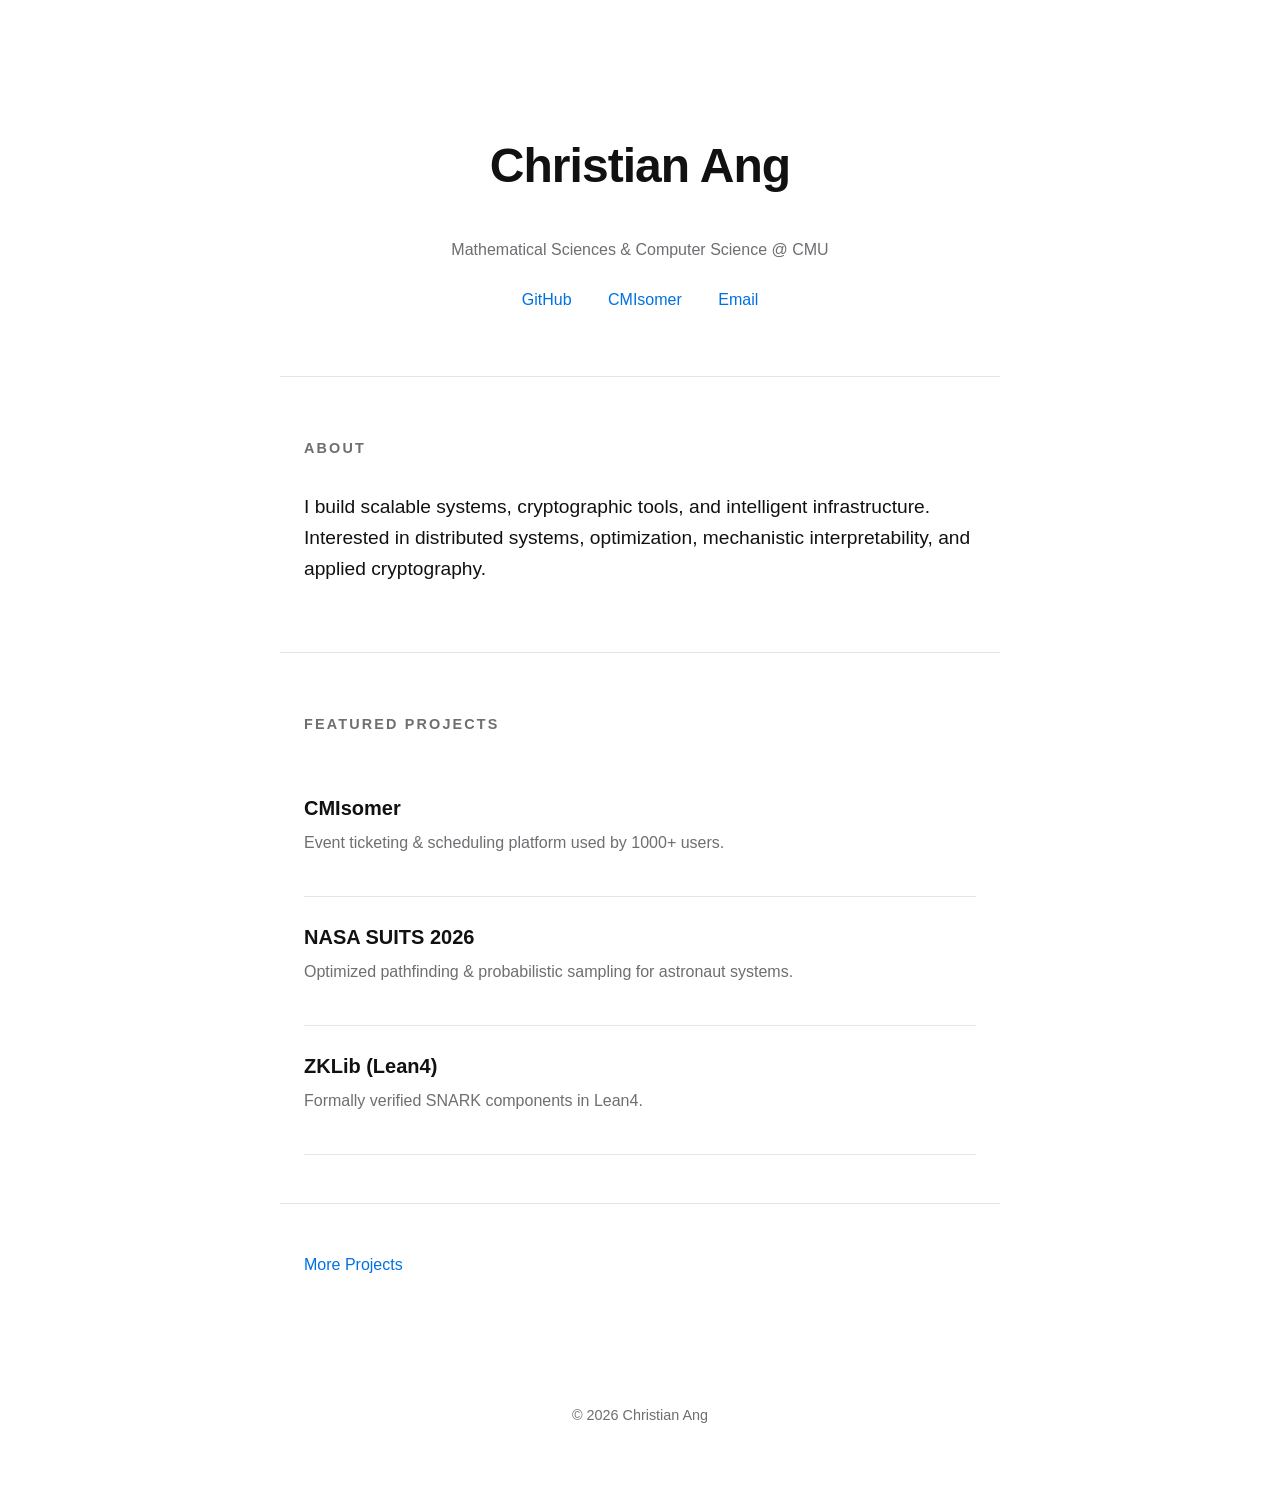
==== commit d5e1a571: "website push" ====
--- a/index.html
+++ b/index.html
@@ -12,8 +12,8 @@
     <h1>Christian Ang</h1>
     <p class="subtitle">Mathematical Sciences & Computer Science @ CMU</p>
     <div class="links">
-      <a href="https://github.com/porkboi" target="_blank" rel="noreferrer">GitHub</a>
-      <a href="https://cm-isomer.vercel.app/" target="_blank" rel="noreferrer">CMIsomer</a>
+      <a href="https://github.com/porkboi" target="_blank">GitHub</a>
+      <a href="https://cm-isomer.vercel.app/" target="_blank">CMIsomer</a>
       <a href="mailto:cang2@andrew.cmu.edu">Email</a>
     </div>
   </header>
@@ -32,80 +32,51 @@
     <section class="section">
       <h2>Featured Projects</h2>
 
-      <article class="project" tabindex="0"
-        data-title="CMIsomer"
-        data-description="Scalable event ticketing and scheduling platform used by 1000+ users at CMU. Built with React, PostgreSQL, and Go."
-        data-github="https://github.com/porkboi/CMIsomer">
+      <a class="project" href="https://github.com/porkboi/CMIsomer" target="_blank">
         <h3>CMIsomer</h3>
         <p>Event ticketing & scheduling platform used by 1000+ users.</p>
-      </article>
+      </a>
 
-      <article class="project" tabindex="0"
-        data-title="NASA SUITS 2026"
-        data-description="Lead Algorithm Engineer developing optimized D* Lite pathfinding and Metropolis-Hastings sampling for astronaut navigation systems."
-        data-github="https://github.com/cmunasasuits">
+      <a class="project" href="https://github.com/cmunasasuits" target="_blank">
         <h3>NASA SUITS 2026</h3>
         <p>Optimized pathfinding & probabilistic sampling for astronaut systems.</p>
-      </article>
+      </a>
 
-      <article class="project" tabindex="0"
-        data-title="ZKLib (Lean4)"
-        data-description="Implemented formally verified SNARK components in Lean4 under CMU CyLab research."
-        data-github="https://github.com/porkboi">
+      <a class="project" href="https://github.com/porkboi" target="_blank">
         <h3>ZKLib (Lean4)</h3>
         <p>Formally verified SNARK components in Lean4.</p>
-      </article>
+      </a>
     </section>
 
     <section class="section">
       <button id="toggleBtn" class="toggle">More Projects</button>
 
       <div id="moreProjects" class="hidden">
-        <article class="project" tabindex="0"
-          data-title="eSIM UART Provisioning Tool"
-          data-description="First UART provisioning tool for GSMA SGP.22/32 eSIM standards. Reverse engineered APDUs using Bus Pirate 5."
-          data-github="https://github.com/porkboi">
+
+        <a class="project" href="https://github.com/porkboi" target="_blank">
           <h3>eSIM UART Provisioning Tool</h3>
           <p>Reverse engineered APDUs & built provisioning tool.</p>
-        </article>
+        </a>
 
-        <article class="project" tabindex="0"
-          data-title="Post-Quantum Crypto"
-          data-description="Implemented Kyber-256, Fujisaki-Okamoto transforms, and m-LLL algorithm using Givens rotations."
-          data-github="https://github.com/porkboi">
+        <a class="project" href="https://github.com/porkboi" target="_blank">
           <h3>Post-Quantum Crypto</h3>
           <p>Kyber-256 & lattice algorithm implementations.</p>
-        </article>
+        </a>
 
-        <article class="project" tabindex="0"
-          data-title="Tahoe Embedding Model"
-          data-description="Custom contrastive learning loss and MiniLMv2-derived embedding model beating government baselines."
-          data-github="https://github.com/porkboi">
+        <a class="project" href="https://github.com/porkboi" target="_blank">
           <h3>Tahoe Embedding Model</h3>
           <p>Custom contrastive embedding model.</p>
-        </article>
+        </a>
 
-        <article class="project" tabindex="0"
-          data-title="Mars Architecture Thesis"
-          data-description="Mathematical modeling of efficient transport networks and modular housing layouts for Martian environments."
-          data-github="https://github.com/porkboi">
+        <a class="project" href="https://github.com/porkboi" target="_blank">
           <h3>Mars Architecture</h3>
           <p>Efficient transport network modeling for Mars.</p>
-        </article>
+        </a>
+
       </div>
     </section>
 
   </main>
-
-  <!-- Lightbox -->
-  <div id="lightbox" class="lightbox hidden">
-    <div class="lightbox-content">
-      <button id="closeLightbox" class="close">×</button>
-      <h3 id="lightboxTitle"></h3>
-      <p id="lightboxDescription"></p>
-      <a id="lightboxGithub" class="lightbox-link" target="_blank">View on GitHub</a>
-    </div>
-  </div>
 
   <footer>
     <p>© 2026 Christian Ang</p>
@@ -114,12 +85,6 @@
   <script>
     const toggleBtn = document.getElementById("toggleBtn");
     const more = document.getElementById("moreProjects");
-    const cards = document.querySelectorAll(".project");
-    const lightbox = document.getElementById("lightbox");
-    const closeBtn = document.getElementById("closeLightbox");
-    const title = document.getElementById("lightboxTitle");
-    const desc = document.getElementById("lightboxDescription");
-    const github = document.getElementById("lightboxGithub");
 
     toggleBtn.addEventListener("click", () => {
       more.classList.toggle("hidden");
@@ -127,28 +92,6 @@
         ? "More Projects"
         : "Less Projects";
     });
-
-    cards.forEach(card => {
-      card.addEventListener("click", () => {
-        title.textContent = card.dataset.title;
-        desc.textContent = card.dataset.description;
-        github.href = card.dataset.github;
-        lightbox.classList.remove("hidden");
-        document.body.classList.add("no-scroll");
-      });
-    });
-
-    closeBtn.addEventListener("click", () => {
-      lightbox.classList.add("hidden");
-      document.body.classList.remove("no-scroll");
-    });
-
-    lightbox.addEventListener("click", e => {
-      if (e.target === lightbox) {
-        lightbox.classList.add("hidden");
-        document.body.classList.remove("no-scroll");
-      }
-    });
   </script>
 
 </body>
--- a/styles.css
+++ b/styles.css
@@ -24,8 +24,8 @@
   margin: 0;
   background: var(--bg);
   color: var(--text);
-  font-family: -apple-system, BlinkMacSystemFont, "SF Pro Display",
-    "Helvetica Neue", sans-serif;
+  font-family: "Avenir Next", Avenir, -apple-system,
+    BlinkMacSystemFont, sans-serif;
   line-height: 1.6;
   transition: background 0.4s ease, color 0.4s ease;
 }
@@ -65,9 +65,9 @@
 }
 
 .section h2 {
-  font-size: 1.2rem;
+  font-size: 0.9rem;
   text-transform: uppercase;
-  letter-spacing: 0.1em;
+  letter-spacing: 0.15em;
   color: var(--muted);
   margin-bottom: 2rem;
 }
@@ -78,18 +78,20 @@
 }
 
 .project {
+  display: block;
   padding: 1.5rem 0;
   border-bottom: 1px solid var(--border);
-  cursor: pointer;
+  text-decoration: none;
+  color: inherit;
   transition: opacity 0.25s ease;
 }
 
 .project:hover {
-  opacity: 0.6;
+  opacity: 0.55;
 }
 
 .project h3 {
-  font-size: 1.3rem;
+  font-size: 1.25rem;
   margin: 0;
 }
 
@@ -111,55 +113,9 @@
   display: none;
 }
 
-.lightbox {
-  position: fixed;
-  inset: 0;
-  backdrop-filter: blur(20px);
-  background: rgba(0,0,0,0.4);
-  display: flex;
-  align-items: center;
-  justify-content: center;
-  padding: 2rem;
-}
-
-.lightbox-content {
-  background: var(--bg);
-  padding: 2.5rem;
-  max-width: 500px;
-  border-radius: 20px;
-  box-shadow: 0 20px 60px rgba(0,0,0,0.25);
-}
-
-.lightbox-content h3 {
-  margin-top: 0;
-}
-
-.lightbox-link {
-  display: inline-block;
-  margin-top: 1.5rem;
-  color: var(--accent);
-  text-decoration: none;
-  font-weight: 500;
-}
-
-.close {
-  position: absolute;
-  right: 2rem;
-  top: 2rem;
-  font-size: 1.5rem;
-  background: none;
-  border: none;
-  color: var(--muted);
-  cursor: pointer;
-}
-
 footer {
   text-align: center;
   padding: 4rem 1rem;
   color: var(--muted);
   font-size: 0.9rem;
-}
-
-.no-scroll {
-  overflow: hidden;
 }
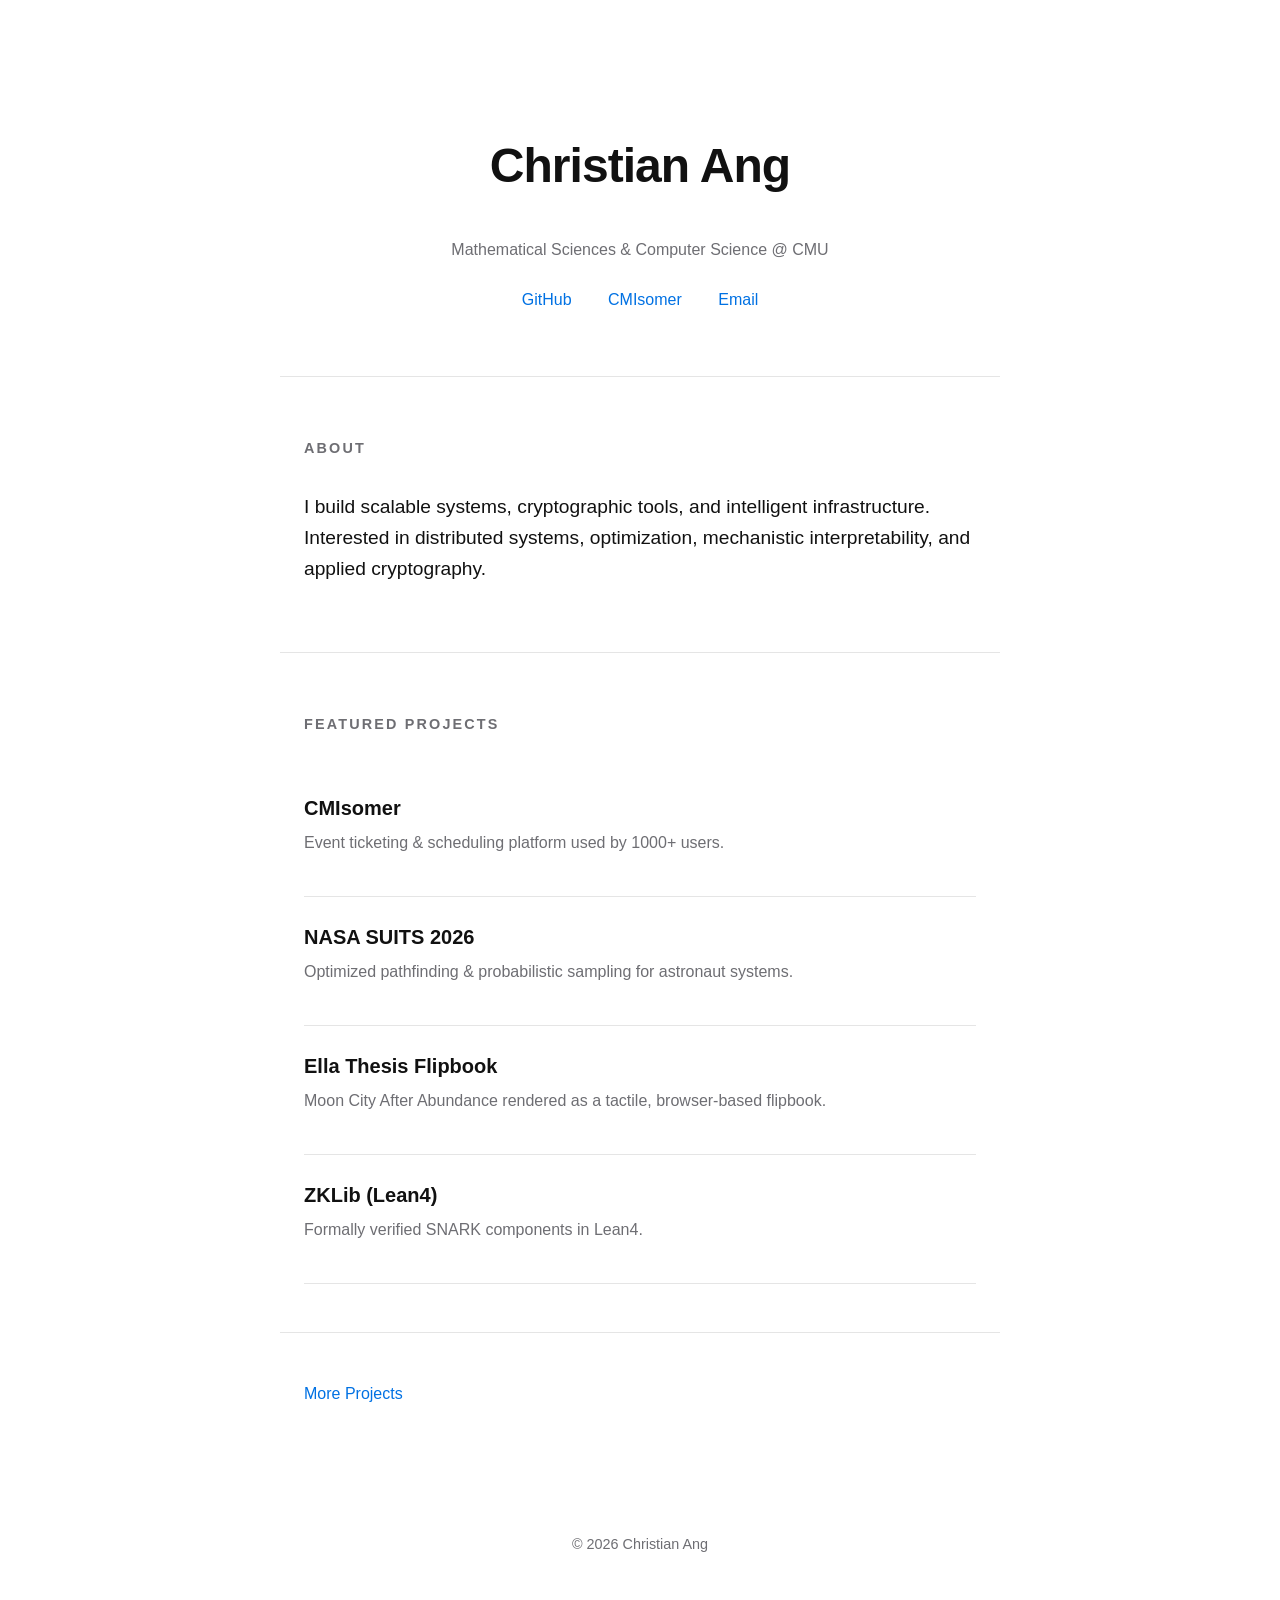
==== commit 551cbb41: "Ella website" ====
--- a/index.html
+++ b/index.html
@@ -40,6 +40,11 @@
       <a class="project" href="https://github.com/cmunasasuits" target="_blank">
         <h3>NASA SUITS 2026</h3>
         <p>Optimized pathfinding & probabilistic sampling for astronaut systems.</p>
+      </a>
+
+      <a class="project" href="/ella-thesis/">
+        <h3>Ella Thesis Flipbook</h3>
+        <p>Moon City After Abundance rendered as a tactile, browser-based flipbook.</p>
       </a>
 
       <a class="project" href="https://github.com/porkboi" target="_blank">
@@ -95,4 +100,4 @@
   </script>
 
 </body>
-</html>+</html>
